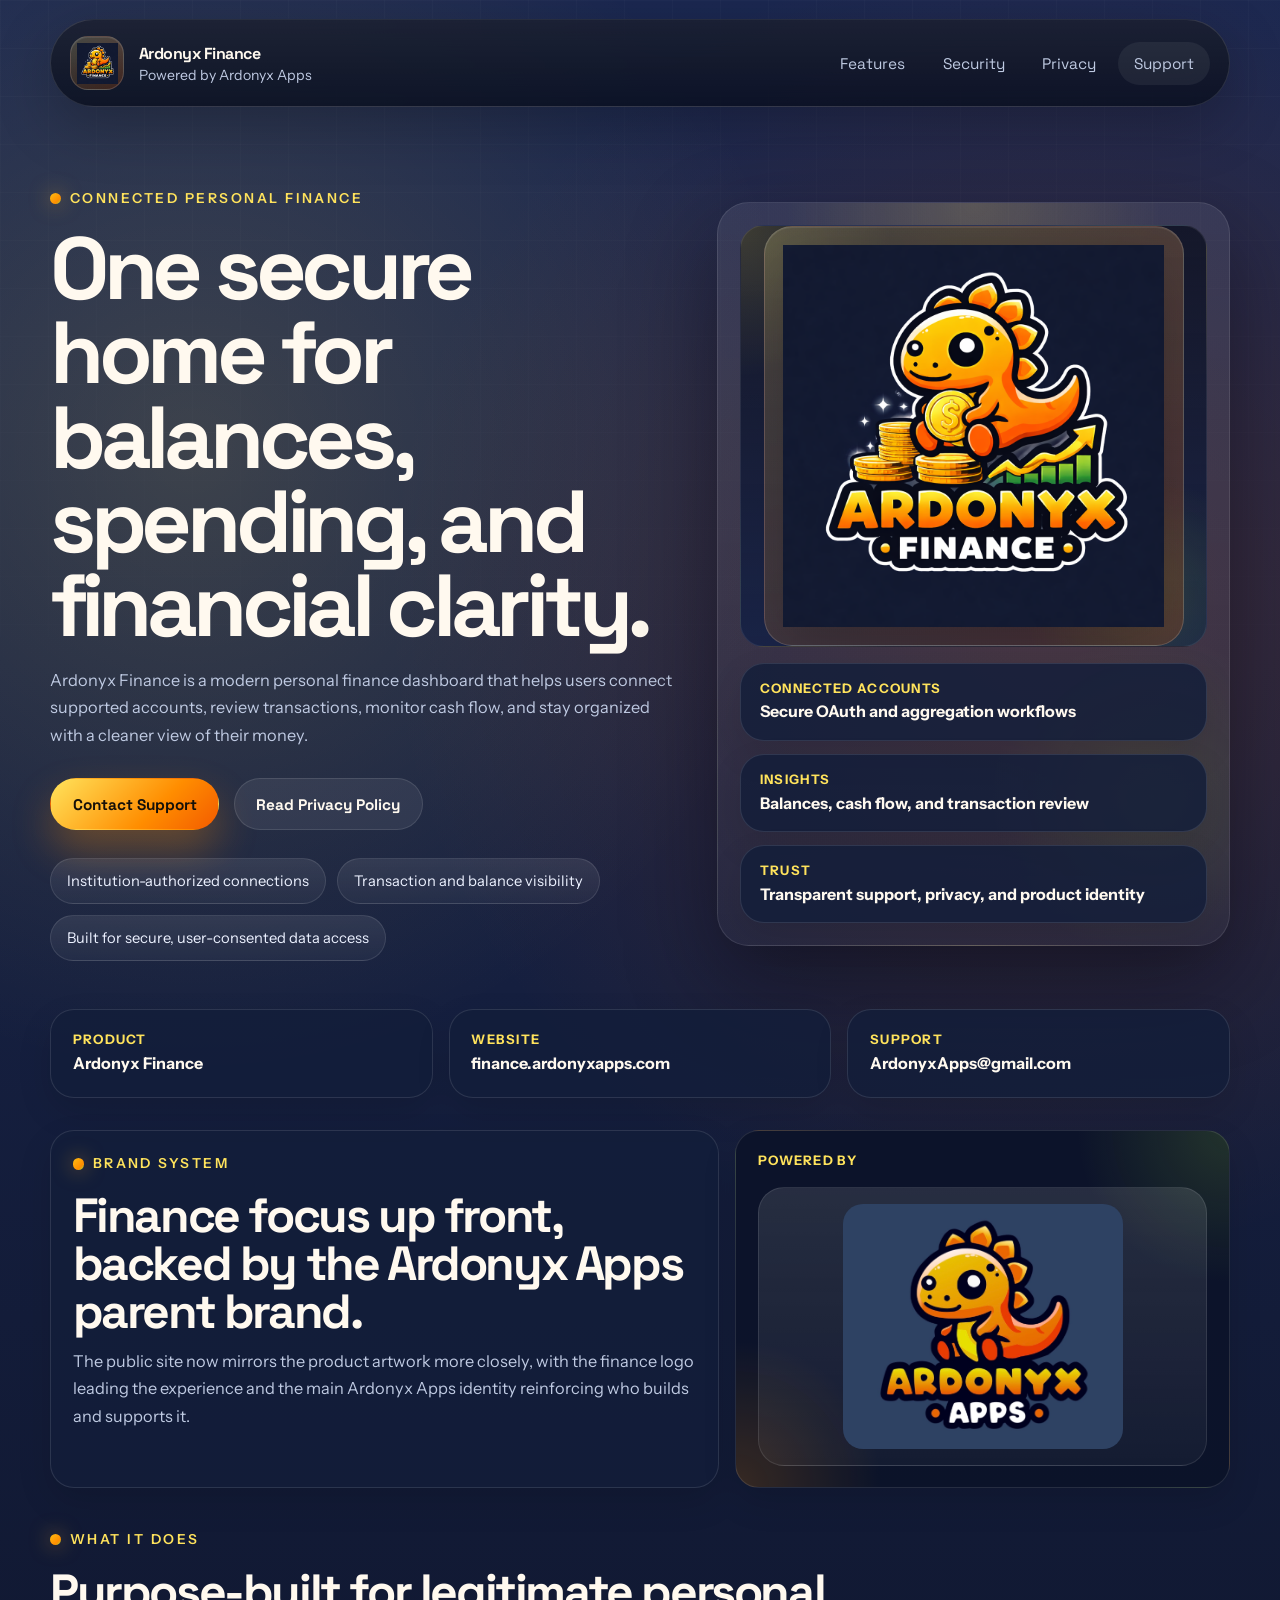
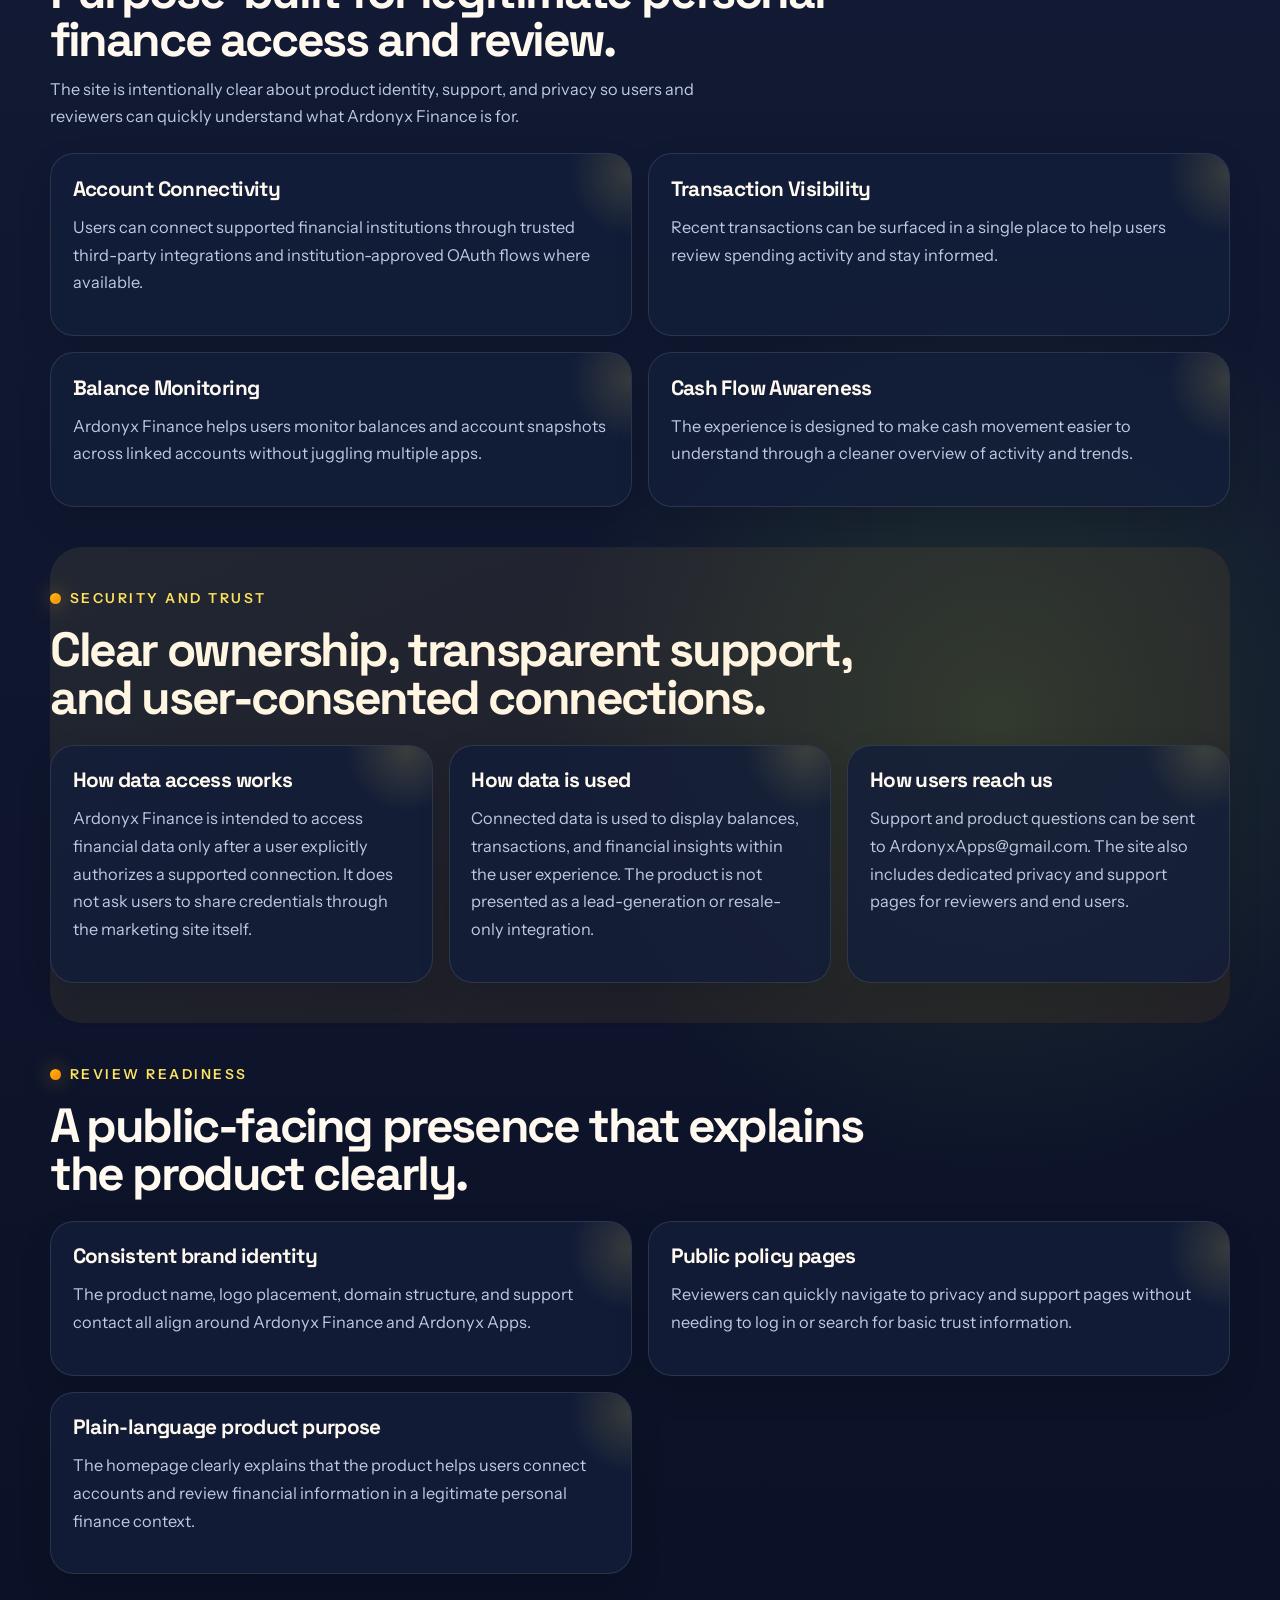
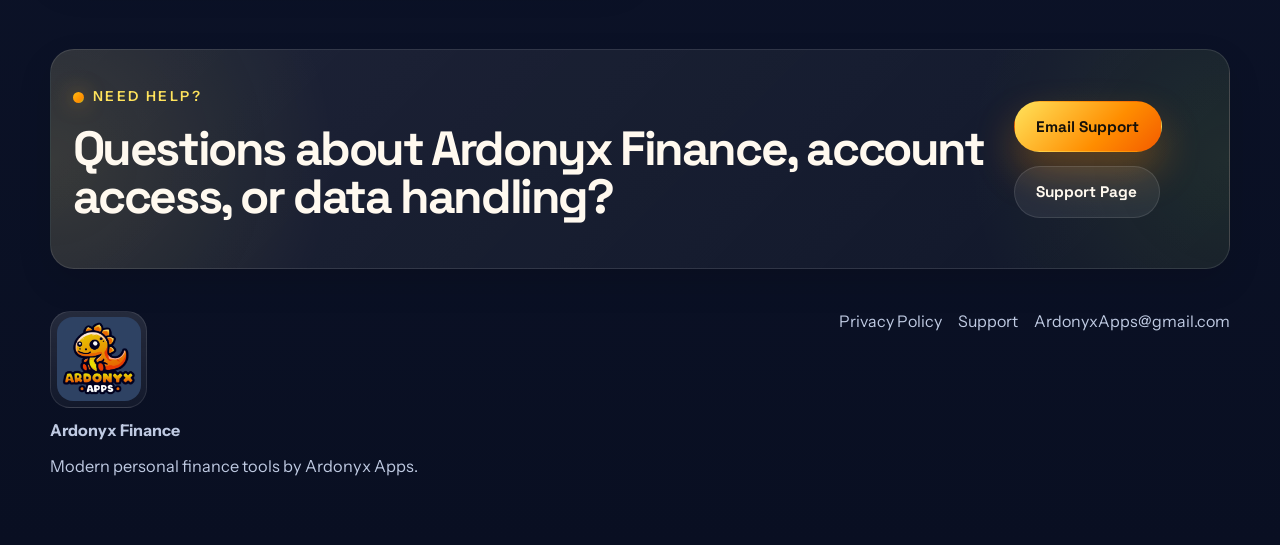
==== index.html @ fc002f65 "Initial Commit Initial Commit" ====
<!DOCTYPE html>
<html lang="en">
  <head>
    <meta charset="UTF-8" />
    <meta name="viewport" content="width=device-width, initial-scale=1.0" />
    <title>Ardonyx Finance | Personal Finance Dashboard</title>
    <meta
      name="description"
      content="Ardonyx Finance helps users securely connect supported financial accounts, monitor balances, track spending, and understand cash flow in one place."
    />
    <meta
      name="keywords"
      content="Ardonyx Finance, personal finance, budgeting, transactions, Plaid, Capital One OAuth"
    />
    <meta name="theme-color" content="#111933" />
    <meta property="og:title" content="Ardonyx Finance" />
    <meta
      property="og:description"
      content="A modern finance dashboard for connected accounts, transaction insights, and spending visibility."
    />
    <meta property="og:type" content="website" />
    <meta property="og:url" content="https://finance.ardonyxapps.com/" />
    <link rel="preconnect" href="https://fonts.googleapis.com" />
    <link rel="preconnect" href="https://fonts.gstatic.com" crossorigin />
    <link
      href="https://fonts.googleapis.com/css2?family=Space+Grotesk:wght@400;500;700&family=Instrument+Sans:wght@400;500;600&display=swap"
      rel="stylesheet"
    />
    <link rel="stylesheet" href="Assets/css/main.css" />
  </head>
  <body>
    <div class="site-shell">
      <header class="site-header">
        <a class="brand" href="#top" aria-label="Ardonyx Finance home">
          <span class="brand-mark brand-mark-small">
            <img
              src="Assets/images/ArdonyxFinanceLogo.png"
              alt="Ardonyx Finance logo"
              data-fallback-target="nav-logo-fallback"
            />
            <span id="nav-logo-fallback" class="brand-fallback brand-fallback-small" aria-hidden="true">AF</span>
          </span>
          <span class="brand-copy">
            <strong>Ardonyx Finance</strong>
            <span>Powered by Ardonyx Apps</span>
          </span>
        </a>
        <nav class="site-nav" aria-label="Primary">
          <a href="#features">Features</a>
          <a href="#security">Security</a>
          <a href="privacy.html">Privacy</a>
          <a href="support.html" class="nav-cta">Support</a>
        </nav>
      </header>

      <main id="top">
        <section class="hero">
          <div class="hero-copy">
            <p class="eyebrow">Connected Personal Finance</p>
            <h1>One secure home for balances, spending, and financial clarity.</h1>
            <p class="hero-text">
              Ardonyx Finance is a modern personal finance dashboard that helps users connect
              supported accounts, review transactions, monitor cash flow, and stay organized
              with a cleaner view of their money.
            </p>
            <div class="hero-actions">
              <a class="button button-primary" href="support.html">Contact Support</a>
              <a class="button button-secondary" href="privacy.html">Read Privacy Policy</a>
            </div>
            <ul class="hero-points" aria-label="Platform highlights">
              <li>Institution-authorized connections</li>
              <li>Transaction and balance visibility</li>
              <li>Built for secure, user-consented data access</li>
            </ul>
          </div>

          <div class="hero-visual">
            <div class="visual-card visual-card-main">
              <div class="logo-panel">
                <div class="brand-mark brand-mark-large">
                  <img
                    src="Assets/images/ArdonyxFinanceLogo.png"
                    alt="Ardonyx Finance brand artwork"
                    data-fallback-target="hero-logo-fallback"
                  />
                  <span id="hero-logo-fallback" class="brand-fallback brand-fallback-large" aria-hidden="true">
                    Ardonyx
                    <span>Finance</span>
                  </span>
                </div>
              </div>
              <div class="signal-grid" aria-hidden="true">
                <article class="signal-card">
                  <span>Connected accounts</span>
                  <strong>Secure OAuth and aggregation workflows</strong>
                </article>
                <article class="signal-card">
                  <span>Insights</span>
                  <strong>Balances, cash flow, and transaction review</strong>
                </article>
                <article class="signal-card">
                  <span>Trust</span>
                  <strong>Transparent support, privacy, and product identity</strong>
                </article>
              </div>
            </div>
          </div>
        </section>

        <section class="info-strip" aria-label="Key product details">
          <article>
            <span>Product</span>
            <strong>Ardonyx Finance</strong>
          </article>
          <article>
            <span>Website</span>
            <strong>finance.ardonyxapps.com</strong>
          </article>
          <article>
            <span>Support</span>
            <strong>ArdonyxApps@gmail.com</strong>
          </article>
        </section>

        <section class="brand-story">
          <div class="brand-story-copy">
            <p class="eyebrow">Brand System</p>
            <h2>Finance focus up front, backed by the Ardonyx Apps parent brand.</h2>
            <p>
              The public site now mirrors the product artwork more closely, with the finance logo
              leading the experience and the main Ardonyx Apps identity reinforcing who builds and
              supports it.
            </p>
          </div>
          <div class="brand-story-card">
            <span class="brand-story-label">Powered by</span>
            <div class="brand-story-logo">
              <img src="Assets/images/ArdonyxAppsLogo.jpeg" alt="Ardonyx Apps logo" />
            </div>
          </div>
        </section>

        <section id="features" class="content-section">
          <div class="section-heading">
            <p class="eyebrow">What It Does</p>
            <h2>Purpose-built for legitimate personal finance access and review.</h2>
            <p>
              The site is intentionally clear about product identity, support, and privacy so
              users and reviewers can quickly understand what Ardonyx Finance is for.
            </p>
          </div>
          <div class="feature-grid">
            <article class="feature-card">
              <h3>Account Connectivity</h3>
              <p>
                Users can connect supported financial institutions through trusted third-party
                integrations and institution-approved OAuth flows where available.
              </p>
            </article>
            <article class="feature-card">
              <h3>Transaction Visibility</h3>
              <p>
                Recent transactions can be surfaced in a single place to help users review
                spending activity and stay informed.
              </p>
            </article>
            <article class="feature-card">
              <h3>Balance Monitoring</h3>
              <p>
                Ardonyx Finance helps users monitor balances and account snapshots across linked
                accounts without juggling multiple apps.
              </p>
            </article>
            <article class="feature-card">
              <h3>Cash Flow Awareness</h3>
              <p>
                The experience is designed to make cash movement easier to understand through a
                cleaner overview of activity and trends.
              </p>
            </article>
          </div>
        </section>

        <section id="security" class="content-section content-section-accent">
          <div class="section-heading">
            <p class="eyebrow">Security And Trust</p>
            <h2>Clear ownership, transparent support, and user-consented connections.</h2>
          </div>
          <div class="trust-layout">
            <article class="trust-card">
              <h3>How data access works</h3>
              <p>
                Ardonyx Finance is intended to access financial data only after a user explicitly
                authorizes a supported connection. It does not ask users to share credentials
                through the marketing site itself.
              </p>
            </article>
            <article class="trust-card">
              <h3>How data is used</h3>
              <p>
                Connected data is used to display balances, transactions, and financial insights
                within the user experience. The product is not presented as a lead-generation or
                resale-only integration.
              </p>
            </article>
            <article class="trust-card">
              <h3>How users reach us</h3>
              <p>
                Support and product questions can be sent to
                <a href="mailto:ArdonyxApps@gmail.com">ArdonyxApps@gmail.com</a>. The site also
                includes dedicated privacy and support pages for reviewers and end users.
              </p>
            </article>
          </div>
        </section>

        <section class="content-section">
          <div class="section-heading">
            <p class="eyebrow">Review Readiness</p>
            <h2>A public-facing presence that explains the product clearly.</h2>
          </div>
          <div class="review-grid">
            <article class="review-card">
              <h3>Consistent brand identity</h3>
              <p>
                The product name, logo placement, domain structure, and support contact all align
                around Ardonyx Finance and Ardonyx Apps.
              </p>
            </article>
            <article class="review-card">
              <h3>Public policy pages</h3>
              <p>
                Reviewers can quickly navigate to privacy and support pages without needing to log
                in or search for basic trust information.
              </p>
            </article>
            <article class="review-card">
              <h3>Plain-language product purpose</h3>
              <p>
                The homepage clearly explains that the product helps users connect accounts and
                review financial information in a legitimate personal finance context.
              </p>
            </article>
          </div>
        </section>

        <section class="cta-band">
          <div>
            <p class="eyebrow">Need Help?</p>
            <h2>Questions about Ardonyx Finance, account access, or data handling?</h2>
          </div>
          <div class="cta-band-actions">
            <a class="button button-primary" href="mailto:ArdonyxApps@gmail.com">Email Support</a>
            <a class="button button-secondary" href="support.html">Support Page</a>
          </div>
        </section>
      </main>

      <footer class="site-footer">
        <div class="footer-branding">
          <div class="footer-brand-lockup">
            <div class="footer-logo-pill">
              <img src="Assets/images/ArdonyxAppsLogo.jpeg" alt="Ardonyx Apps logo" />
            </div>
          </div>
          <strong>Ardonyx Finance</strong>
          <p>Modern personal finance tools by Ardonyx Apps.</p>
        </div>
        <div class="footer-links">
          <a href="privacy.html">Privacy Policy</a>
          <a href="support.html">Support</a>
          <a href="mailto:ArdonyxApps@gmail.com">ArdonyxApps@gmail.com</a>
        </div>
      </footer>
    </div>
    <script src="Assets/js/main.js"></script>
  </body>
</html>
---- Assets/css/main.css ----
:root {
  --bg: #111933;
  --bg-deep: #090f22;
  --bg-panel: #182346;
  --surface: rgba(19, 30, 58, 0.82);
  --surface-strong: rgba(12, 20, 42, 0.95);
  --text: #fff9ef;
  --muted: #bfcae2;
  --line: rgba(255, 255, 255, 0.11);
  --gold: #ffbd12;
  --gold-soft: #ffe35c;
  --orange: #ff8d00;
  --orange-deep: #f35b00;
  --green: #95d63a;
  --shadow: 0 34px 90px rgba(1, 4, 14, 0.42);
  --radius-xl: 32px;
  --radius-lg: 24px;
  --container: 1180px;
}

*,
*::before,
*::after {
  box-sizing: border-box;
}

html {
  scroll-behavior: smooth;
}

body {
  margin: 0;
  min-height: 100vh;
  color: var(--text);
  font-family: "Instrument Sans", "Segoe UI", sans-serif;
  background:
    radial-gradient(circle at 15% 12%, rgba(255, 227, 92, 0.16), transparent 18%),
    radial-gradient(circle at 82% 16%, rgba(243, 91, 0, 0.18), transparent 20%),
    radial-gradient(circle at 78% 62%, rgba(149, 214, 58, 0.14), transparent 18%),
    linear-gradient(180deg, #1b2851 0%, var(--bg) 44%, var(--bg-deep) 100%);
}

body::before {
  content: "";
  position: fixed;
  inset: 0;
  pointer-events: none;
  background-image:
    linear-gradient(rgba(255, 255, 255, 0.025) 1px, transparent 1px),
    linear-gradient(90deg, rgba(255, 255, 255, 0.025) 1px, transparent 1px);
  background-size: 48px 48px;
  mask-image: linear-gradient(180deg, rgba(0, 0, 0, 0.85), transparent);
}

a {
  color: inherit;
  text-decoration: none;
}

img {
  display: block;
  max-width: 100%;
}

.site-shell {
  width: min(calc(100% - 2rem), var(--container));
  margin: 0 auto;
  padding: 1.2rem 0 2.5rem;
}

.site-header,
.site-footer,
.hero,
.content-section,
.info-strip,
.brand-story,
.cta-band,
.page-hero,
.policy-note,
.not-found {
  animation: fade-up 700ms ease both;
}

.site-header {
  position: sticky;
  top: 1rem;
  z-index: 20;
  display: flex;
  align-items: center;
  justify-content: space-between;
  gap: 1rem;
  padding: 1rem 1.2rem;
  margin-bottom: 2rem;
  background:
    linear-gradient(180deg, rgba(255, 255, 255, 0.06), transparent),
    rgba(8, 13, 29, 0.78);
  border: 1px solid var(--line);
  border-radius: 999px;
  backdrop-filter: blur(18px);
  box-shadow: 0 18px 60px rgba(0, 0, 0, 0.24);
}

.brand {
  display: inline-flex;
  align-items: center;
  gap: 0.9rem;
  min-width: 0;
}

.brand-copy {
  display: grid;
  gap: 0.12rem;
}

.brand-copy strong,
.site-nav a,
.button,
h1,
h2,
h3 {
  font-family: "Space Grotesk", "Segoe UI", sans-serif;
}

.brand-copy strong {
  font-size: 1rem;
  letter-spacing: -0.03em;
}

.brand-copy span {
  color: var(--muted);
  font-size: 0.88rem;
}

.brand-mark {
  position: relative;
  display: inline-flex;
  align-items: center;
  justify-content: center;
  overflow: hidden;
  background:
    linear-gradient(180deg, rgba(255, 255, 255, 0.08), transparent),
    linear-gradient(135deg, rgba(255, 227, 92, 0.14), rgba(243, 91, 0, 0.22));
  border: 1px solid rgba(255, 255, 255, 0.14);
  box-shadow: inset 0 1px 0 rgba(255, 255, 255, 0.08);
}

.brand-mark-small {
  width: 54px;
  height: 54px;
  padding: 0.35rem;
  border-radius: 18px;
}

.brand-mark-large {
  width: min(100%, 420px);
  min-height: 320px;
  padding: 1.15rem;
  border-radius: 28px;
}

.brand-mark img {
  width: 100%;
  height: auto;
  object-fit: contain;
  filter: drop-shadow(0 18px 30px rgba(0, 0, 0, 0.22));
}

.brand-fallback {
  display: none;
  align-items: center;
  justify-content: center;
  width: 100%;
  height: 100%;
  text-align: center;
  font-family: "Space Grotesk", "Segoe UI", sans-serif;
  font-weight: 700;
  color: #fff6dd;
  background:
    radial-gradient(circle at top left, rgba(255, 255, 255, 0.18), transparent 28%),
    linear-gradient(135deg, #ffe35c, #ff8d00 55%, #f35b00);
}

.brand-fallback-small {
  font-size: 1.05rem;
}

.brand-fallback-large {
  flex-direction: column;
  gap: 0.25rem;
  padding: 2rem;
  font-size: clamp(2rem, 5vw, 3.6rem);
  line-height: 0.95;
  letter-spacing: -0.05em;
  border-radius: 22px;
}

.brand-fallback-large span {
  font-size: clamp(1rem, 3vw, 1.55rem);
  text-transform: uppercase;
  letter-spacing: 0.18em;
}

.site-nav {
  display: flex;
  align-items: center;
  gap: 0.35rem;
  flex-wrap: wrap;
}

.site-nav a {
  padding: 0.75rem 1rem;
  color: var(--muted);
  font-size: 0.96rem;
  border-radius: 999px;
  transition: background-color 180ms ease, color 180ms ease, transform 180ms ease;
}

.site-nav a:hover,
.site-nav a:focus-visible,
.footer-links a:hover,
.footer-links a:focus-visible {
  color: var(--text);
}

.nav-cta {
  background: rgba(255, 255, 255, 0.06);
}

.hero {
  display: grid;
  grid-template-columns: 1.1fr 0.9fr;
  gap: 2.5rem;
  align-items: center;
  padding: 3rem 0 2rem;
}

.eyebrow {
  display: inline-flex;
  align-items: center;
  gap: 0.55rem;
  margin: 0 0 1rem;
  color: var(--gold-soft);
  font-size: 0.86rem;
  font-weight: 600;
  letter-spacing: 0.18em;
  text-transform: uppercase;
}

.eyebrow::before {
  content: "";
  width: 0.7rem;
  height: 0.7rem;
  border-radius: 50%;
  background: linear-gradient(135deg, var(--gold), var(--orange) 70%, var(--green));
  box-shadow: 0 0 20px rgba(255, 180, 45, 0.55);
}

h1,
h2,
h3,
p {
  margin-top: 0;
}

h1 {
  max-width: 12ch;
  margin-bottom: 1.1rem;
  font-size: clamp(3rem, 7vw, 5.5rem);
  line-height: 0.96;
  letter-spacing: -0.06em;
}

h2 {
  margin-bottom: 0.75rem;
  font-size: clamp(2rem, 4vw, 3rem);
  line-height: 1;
  letter-spacing: -0.05em;
}

h3 {
  margin-bottom: 0.75rem;
  font-size: 1.3rem;
  letter-spacing: -0.03em;
}

p {
  color: var(--muted);
  line-height: 1.7;
  font-size: 1.02rem;
}

.hero-text,
.section-heading p,
.page-hero p {
  max-width: 62ch;
}

.hero-actions,
.cta-band-actions {
  display: flex;
  gap: 0.9rem;
  flex-wrap: wrap;
  margin: 1.8rem 0;
}

.button {
  display: inline-flex;
  align-items: center;
  justify-content: center;
  min-height: 3.2rem;
  padding: 0.9rem 1.35rem;
  border-radius: 999px;
  border: 1px solid transparent;
  font-size: 0.96rem;
  font-weight: 700;
  transition: transform 180ms ease, box-shadow 180ms ease, border-color 180ms ease;
}

.button:hover,
.button:focus-visible {
  transform: translateY(-2px);
}

.button-primary {
  color: #161109;
  background: linear-gradient(135deg, var(--gold-soft), var(--orange) 62%, var(--orange-deep));
  box-shadow: 0 20px 40px rgba(255, 141, 0, 0.32);
}

.button-secondary {
  color: var(--text);
  background: rgba(255, 255, 255, 0.07);
  border-color: var(--line);
}

.hero-points {
  display: flex;
  flex-wrap: wrap;
  gap: 0.7rem;
  padding: 0;
  margin: 0;
  list-style: none;
}

.hero-points li {
  padding: 0.8rem 1rem;
  color: #ecf1ff;
  font-size: 0.92rem;
  background:
    linear-gradient(180deg, rgba(255, 255, 255, 0.05), transparent),
    rgba(255, 255, 255, 0.04);
  border: 1px solid var(--line);
  border-radius: 999px;
}

.hero-visual {
  display: flex;
  justify-content: center;
}

.visual-card {
  width: 100%;
  max-width: 560px;
  padding: 1.4rem;
  background:
    radial-gradient(circle at top, rgba(255, 227, 92, 0.16), transparent 24%),
    radial-gradient(circle at 85% 80%, rgba(149, 214, 58, 0.11), transparent 22%),
    linear-gradient(180deg, rgba(255, 255, 255, 0.08), rgba(255, 255, 255, 0.03));
  border: 1px solid rgba(255, 255, 255, 0.1);
  border-radius: var(--radius-xl);
  box-shadow: var(--shadow);
}

.logo-panel {
  display: flex;
  align-items: center;
  justify-content: center;
  min-height: 360px;
  margin-bottom: 1rem;
  border-radius: var(--radius-lg);
  background:
    radial-gradient(circle at top left, rgba(255, 227, 92, 0.18), transparent 24%),
    radial-gradient(circle at 86% 88%, rgba(149, 214, 58, 0.16), transparent 22%),
    linear-gradient(180deg, rgba(7, 11, 26, 0.72), rgba(24, 35, 70, 0.96));
  border: 1px solid rgba(255, 255, 255, 0.08);
}

.signal-grid {
  display: grid;
  gap: 0.85rem;
}

.signal-card,
.feature-card,
.trust-card,
.review-card,
.policy-card,
.support-card,
.info-strip article,
.brand-story-copy,
.brand-story-card,
.page-brand-banner,
.policy-note,
.cta-band {
  background: var(--surface);
  border: 1px solid var(--line);
  border-radius: var(--radius-lg);
  box-shadow: 0 14px 34px rgba(0, 0, 0, 0.12);
}

.signal-card {
  padding: 1rem 1.15rem;
}

.signal-card span,
.info-strip span,
.brand-story-label {
  display: block;
  margin-bottom: 0.28rem;
  color: var(--gold-soft);
  font-size: 0.82rem;
  font-weight: 700;
  letter-spacing: 0.1em;
  text-transform: uppercase;
}

.signal-card strong,
.info-strip strong {
  display: block;
  font-size: 1rem;
  line-height: 1.45;
}

.info-strip {
  display: grid;
  grid-template-columns: repeat(3, minmax(0, 1fr));
  gap: 1rem;
  margin: 1rem 0 2rem;
}

.info-strip article,
.feature-card,
.trust-card,
.review-card,
.policy-card,
.support-card,
.brand-story-copy,
.brand-story-card,
.page-brand-banner,
.policy-note,
.cta-band {
  padding: 1.35rem;
}

.brand-story {
  display: grid;
  grid-template-columns: 1.15fr 0.85fr;
  gap: 1rem;
  align-items: stretch;
  margin: 0.5rem 0 0;
}

.brand-story-card {
  display: grid;
  gap: 0.9rem;
  align-content: center;
  background:
    radial-gradient(circle at top right, rgba(149, 214, 58, 0.16), transparent 25%),
    radial-gradient(circle at bottom left, rgba(255, 141, 0, 0.18), transparent 24%),
    var(--surface-strong);
}

.brand-story-logo,
.page-brand-badge,
.footer-logo-pill {
  display: inline-flex;
  align-items: center;
  justify-content: center;
  overflow: hidden;
  background:
    linear-gradient(180deg, rgba(255, 255, 255, 0.08), transparent),
    rgba(255, 255, 255, 0.04);
  border: 1px solid rgba(255, 255, 255, 0.1);
}

.brand-story-logo {
  min-height: 190px;
  padding: 1rem;
  border-radius: 26px;
}

.brand-story-logo img {
  width: min(100%, 280px);
  border-radius: 20px;
}

.content-section,
.page-main {
  padding: 2.5rem 0;
}

.content-section-accent {
  position: relative;
}

.content-section-accent::before {
  content: "";
  position: absolute;
  inset: 0;
  border-radius: var(--radius-xl);
  background: linear-gradient(135deg, rgba(255, 227, 92, 0.08), rgba(255, 141, 0, 0.08));
  pointer-events: none;
}

.section-heading {
  max-width: 820px;
  margin-bottom: 1.4rem;
}

.feature-grid,
.review-grid,
.policy-grid,
.support-layout {
  display: grid;
  grid-template-columns: repeat(2, minmax(0, 1fr));
  gap: 1rem;
}

.feature-card,
.trust-card,
.review-card,
.policy-card,
.support-card {
  position: relative;
  overflow: hidden;
}

.feature-card::after,
.trust-card::after,
.review-card::after,
.policy-card::after,
.support-card::after {
  content: "";
  position: absolute;
  top: -28%;
  right: -12%;
  width: 140px;
  height: 140px;
  border-radius: 50%;
  background: radial-gradient(circle, rgba(255, 227, 92, 0.16), transparent 62%);
  pointer-events: none;
}

.trust-layout {
  display: grid;
  grid-template-columns: repeat(3, minmax(0, 1fr));
  gap: 1rem;
}

.page-hero {
  padding: 1.2rem 0 1rem;
}

.page-brand-banner {
  display: inline-flex;
  align-items: center;
  gap: 1rem;
  margin-top: 1.4rem;
  background:
    radial-gradient(circle at left center, rgba(255, 141, 0, 0.14), transparent 22%),
    var(--surface-strong);
}

.page-brand-banner p {
  margin: 0;
}

.page-brand-badge,
.footer-logo-pill {
  flex: 0 0 auto;
  padding: 0.35rem;
  border-radius: 20px;
}

.page-brand-badge img,
.footer-logo-pill img {
  width: 84px;
  height: 84px;
  object-fit: cover;
  border-radius: 16px;
}

.cta-band {
  display: flex;
  align-items: center;
  justify-content: space-between;
  gap: 1.5rem;
  margin: 2.2rem 0 1rem;
  background:
    radial-gradient(circle at left center, rgba(255, 227, 92, 0.12), transparent 24%),
    radial-gradient(circle at right center, rgba(149, 214, 58, 0.1), transparent 22%),
    linear-gradient(135deg, rgba(255, 255, 255, 0.08), rgba(255, 255, 255, 0.03));
}

.site-footer {
  display: flex;
  align-items: flex-start;
  justify-content: space-between;
  gap: 1rem;
  padding: 1.6rem 0 0.5rem;
  color: var(--muted);
}

.footer-branding {
  display: grid;
  gap: 0.8rem;
}

.footer-brand-lockup {
  display: flex;
  align-items: center;
}

.footer-links {
  display: flex;
  flex-wrap: wrap;
  gap: 1rem;
}

.updated-note {
  color: #dfe8ff;
  font-size: 0.94rem;
}

.policy-note,
.support-card-primary {
  background:
    radial-gradient(circle at top left, rgba(255, 227, 92, 0.11), transparent 30%),
    radial-gradient(circle at bottom right, rgba(149, 214, 58, 0.09), transparent 24%),
    var(--surface-strong);
}

.support-card-primary .support-email {
  margin-bottom: 0.6rem;
  font-size: clamp(1.5rem, 3vw, 2rem);
  line-height: 1.2;
}

.support-email a {
  color: #fff5d0;
}

.not-found {
  display: grid;
  place-items: center;
  min-height: 82vh;
  text-align: center;
}

@keyframes fade-up {
  from {
    opacity: 0;
    transform: translateY(18px);
  }

  to {
    opacity: 1;
    transform: translateY(0);
  }
}

@media (max-width: 960px) {
  .site-header,
  .hero,
  .cta-band,
  .site-footer {
    flex-direction: column;
    align-items: flex-start;
  }

  .hero,
  .trust-layout,
  .info-strip,
  .brand-story,
  .feature-grid,
  .review-grid,
  .policy-grid,
  .support-layout {
    grid-template-columns: 1fr;
  }

  .hero {
    padding-top: 1.8rem;
  }

  h1 {
    max-width: none;
  }

  .page-brand-banner {
    width: 100%;
  }
}

@media (max-width: 640px) {
  .site-shell {
    width: min(calc(100% - 1rem), var(--container));
    padding-top: 0.7rem;
  }

  .site-header {
    position: static;
    padding: 1rem;
    border-radius: 28px;
  }

  .brand {
    width: 100%;
  }

  .brand-copy span {
    font-size: 0.8rem;
  }

  .site-nav {
    width: 100%;
  }

  .site-nav a {
    padding-left: 0;
  }

  .hero-actions,
  .cta-band-actions {
    width: 100%;
  }

  .button {
    width: 100%;
  }

  .logo-panel {
    min-height: 280px;
  }

  .page-brand-banner {
    flex-direction: column;
    align-items: flex-start;
  }
}

@media (prefers-reduced-motion: reduce) {
  html {
    scroll-behavior: auto;
  }

  *,
  *::before,
  *::after {
    animation: none !important;
    transition: none !important;
  }
}
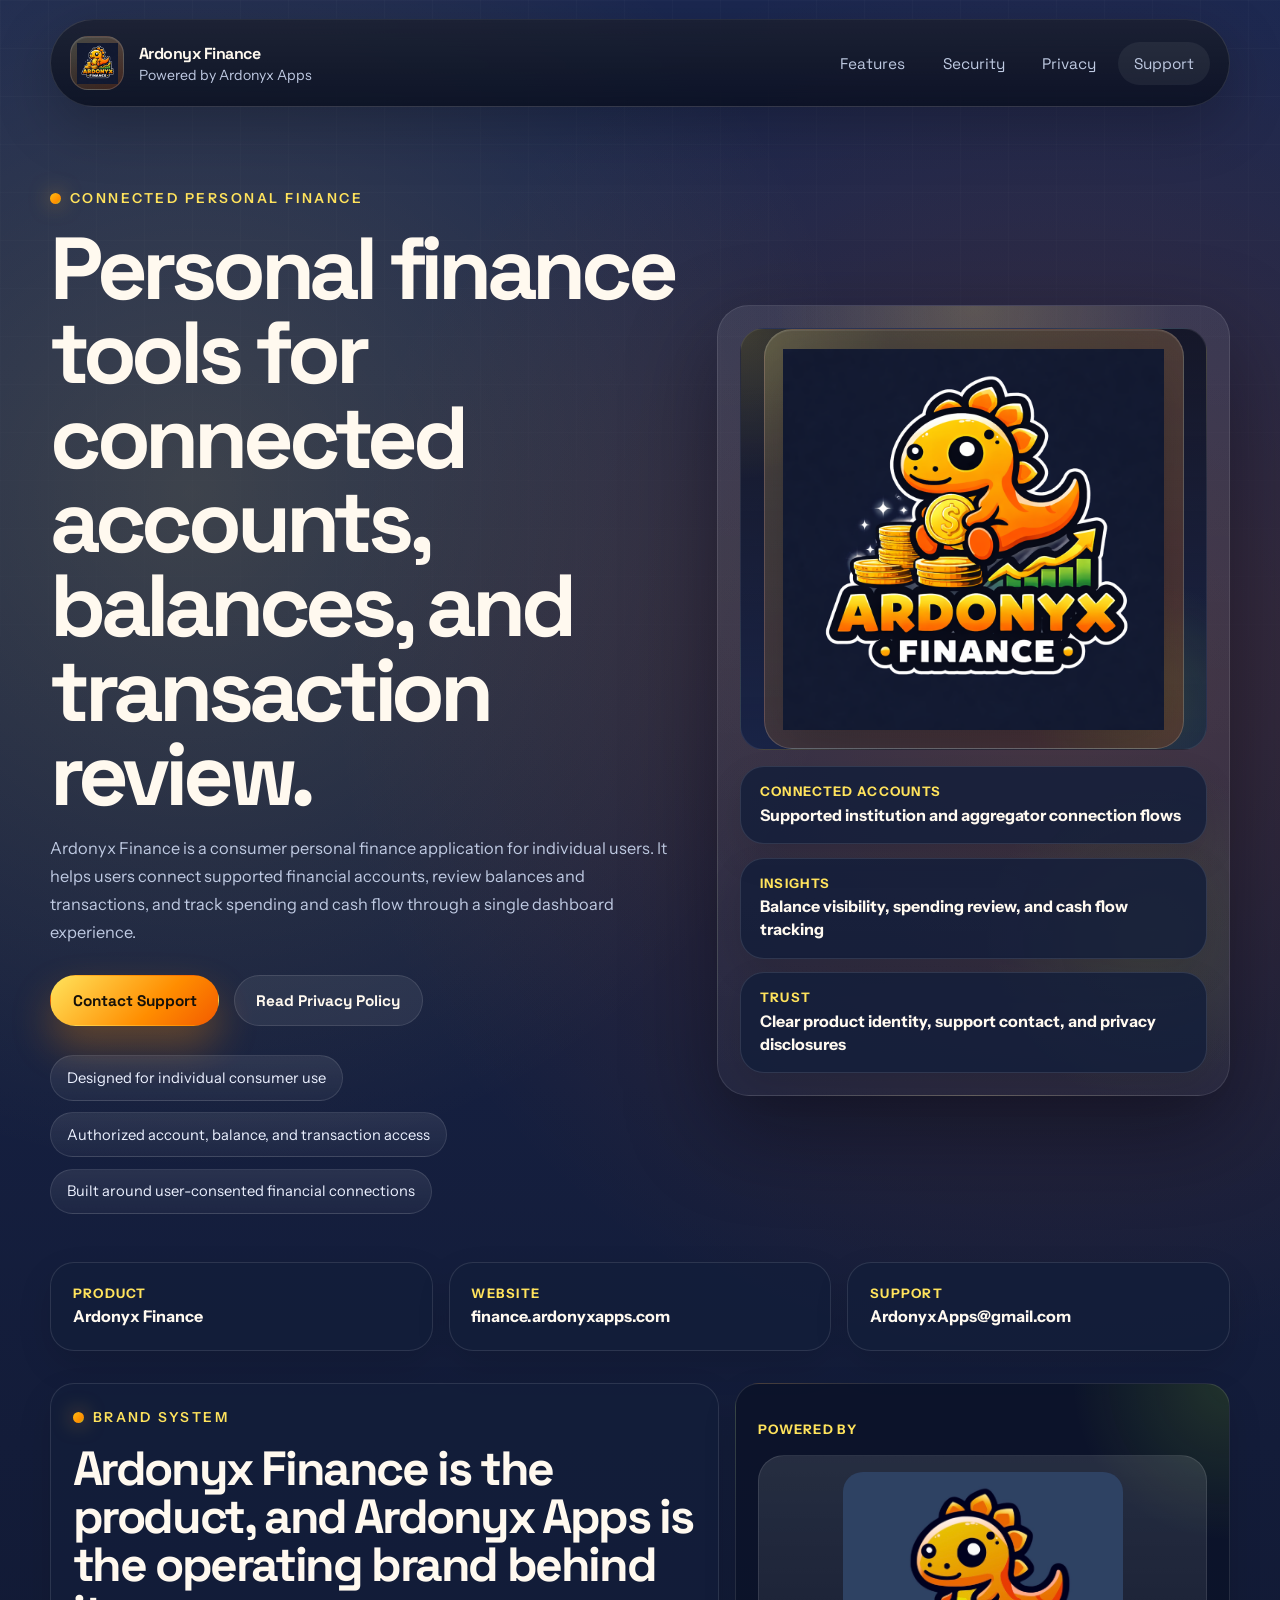
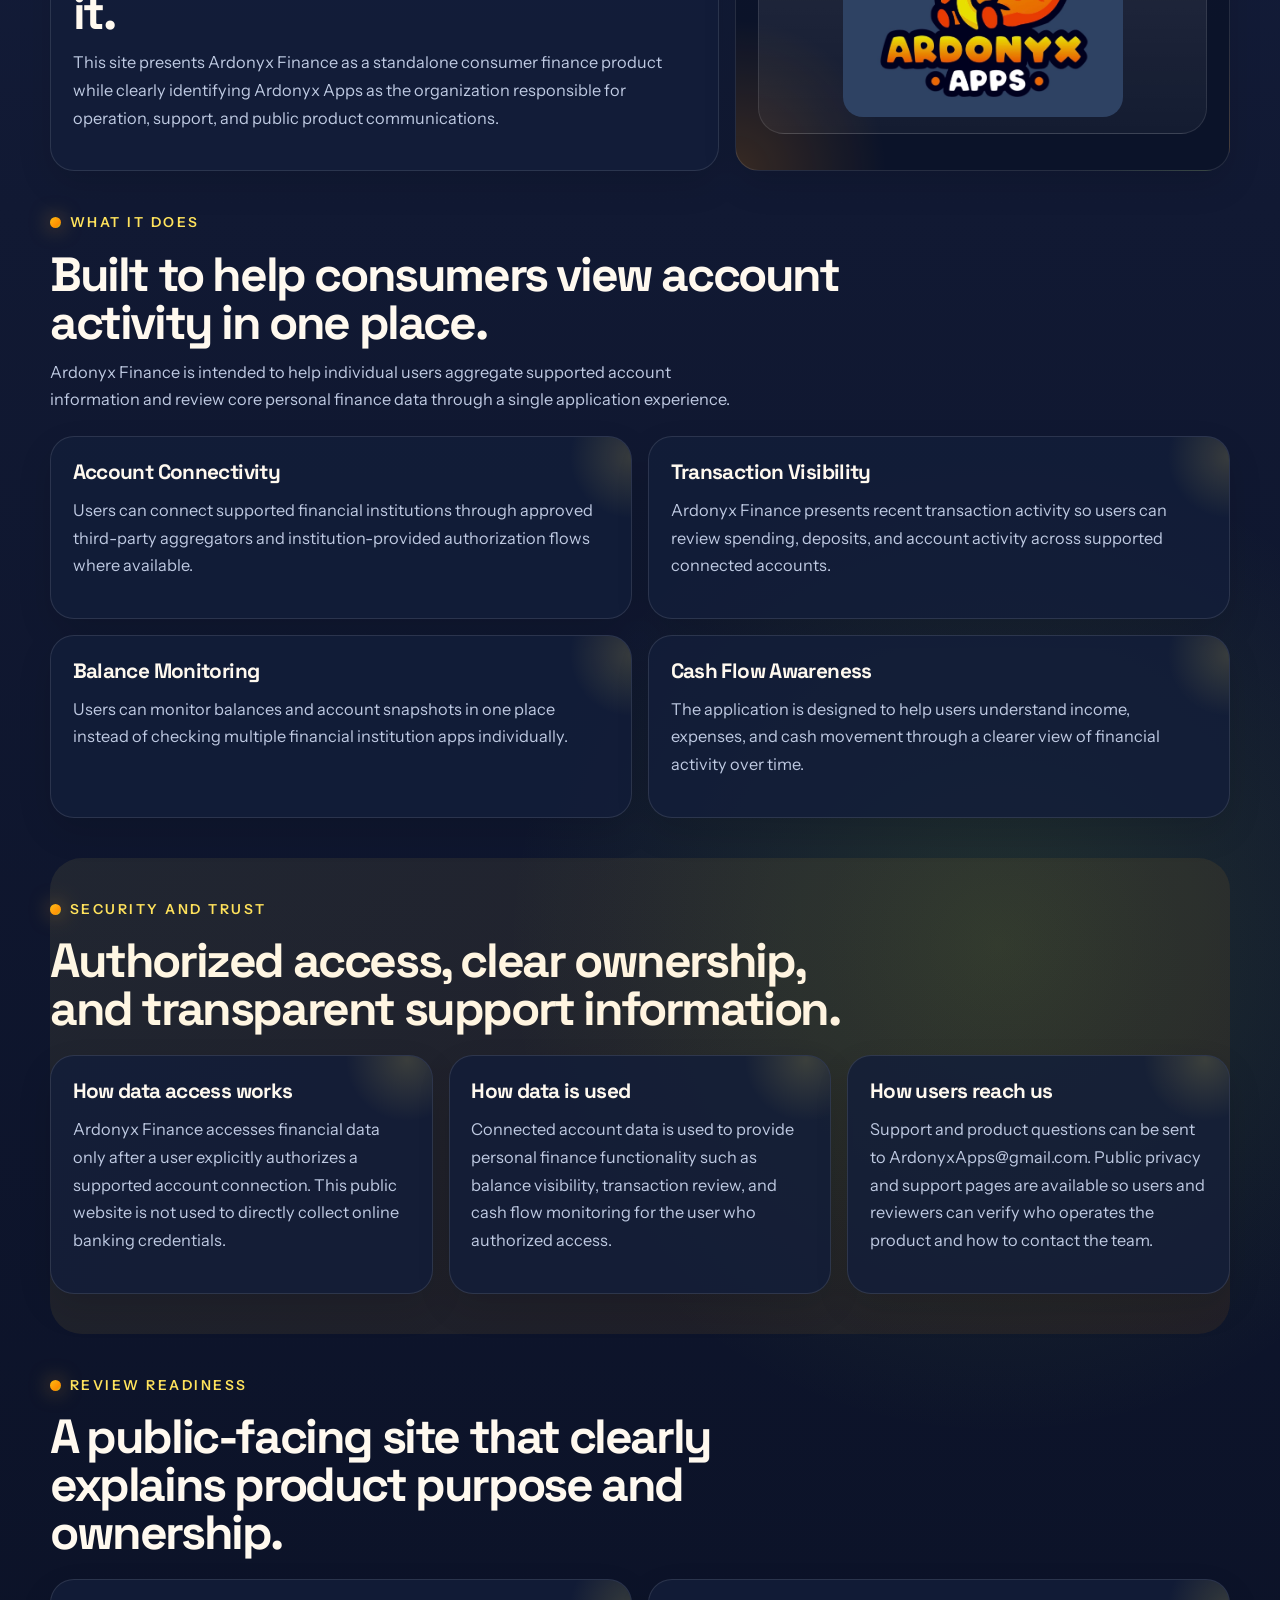
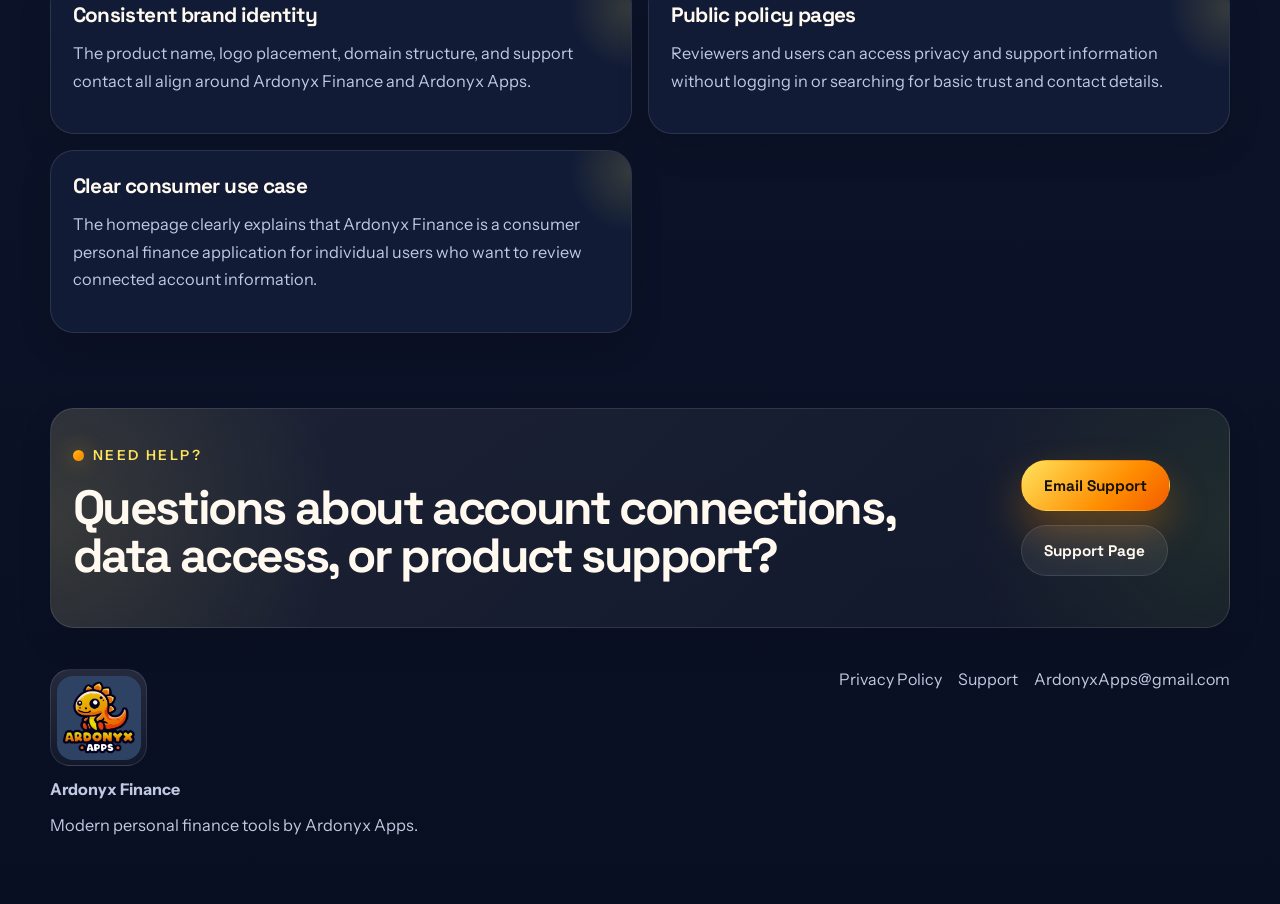
==== commit 7a23c7f3: "Updated to Placeholder data Update to the overall site to make things sound better" ====
--- a/index.html
+++ b/index.html
@@ -6,7 +6,7 @@
     <title>Ardonyx Finance | Personal Finance Dashboard</title>
     <meta
       name="description"
-      content="Ardonyx Finance helps users securely connect supported financial accounts, monitor balances, track spending, and understand cash flow in one place."
+      content="Ardonyx Finance is a consumer personal finance application that helps individual users connect supported financial accounts, review transactions, monitor balances, and track cash flow in one place."
     />
     <meta
       name="keywords"
@@ -16,7 +16,7 @@
     <meta property="og:title" content="Ardonyx Finance" />
     <meta
       property="og:description"
-      content="A modern finance dashboard for connected accounts, transaction insights, and spending visibility."
+      content="A consumer personal finance application for connected accounts, transaction review, balance monitoring, and cash flow visibility."
     />
     <meta property="og:type" content="website" />
     <meta property="og:url" content="https://finance.ardonyxapps.com/" />
@@ -57,20 +57,20 @@
         <section class="hero">
           <div class="hero-copy">
             <p class="eyebrow">Connected Personal Finance</p>
-            <h1>One secure home for balances, spending, and financial clarity.</h1>
+            <h1>Personal finance tools for connected accounts, balances, and transaction review.</h1>
             <p class="hero-text">
-              Ardonyx Finance is a modern personal finance dashboard that helps users connect
-              supported accounts, review transactions, monitor cash flow, and stay organized
-              with a cleaner view of their money.
+              Ardonyx Finance is a consumer personal finance application for individual users. It
+              helps users connect supported financial accounts, review balances and transactions,
+              and track spending and cash flow through a single dashboard experience.
             </p>
             <div class="hero-actions">
               <a class="button button-primary" href="support.html">Contact Support</a>
               <a class="button button-secondary" href="privacy.html">Read Privacy Policy</a>
             </div>
             <ul class="hero-points" aria-label="Platform highlights">
-              <li>Institution-authorized connections</li>
-              <li>Transaction and balance visibility</li>
-              <li>Built for secure, user-consented data access</li>
+              <li>Designed for individual consumer use</li>
+              <li>Authorized account, balance, and transaction access</li>
+              <li>Built around user-consented financial connections</li>
             </ul>
           </div>
 
@@ -92,15 +92,15 @@
               <div class="signal-grid" aria-hidden="true">
                 <article class="signal-card">
                   <span>Connected accounts</span>
-                  <strong>Secure OAuth and aggregation workflows</strong>
+                  <strong>Supported institution and aggregator connection flows</strong>
                 </article>
                 <article class="signal-card">
                   <span>Insights</span>
-                  <strong>Balances, cash flow, and transaction review</strong>
+                  <strong>Balance visibility, spending review, and cash flow tracking</strong>
                 </article>
                 <article class="signal-card">
                   <span>Trust</span>
-                  <strong>Transparent support, privacy, and product identity</strong>
+                  <strong>Clear product identity, support contact, and privacy disclosures</strong>
                 </article>
               </div>
             </div>
@@ -125,11 +125,11 @@
         <section class="brand-story">
           <div class="brand-story-copy">
             <p class="eyebrow">Brand System</p>
-            <h2>Finance focus up front, backed by the Ardonyx Apps parent brand.</h2>
+            <h2>Ardonyx Finance is the product, and Ardonyx Apps is the operating brand behind it.</h2>
             <p>
-              The public site now mirrors the product artwork more closely, with the finance logo
-              leading the experience and the main Ardonyx Apps identity reinforcing who builds and
-              supports it.
+              This site presents Ardonyx Finance as a standalone consumer finance product while
+              clearly identifying Ardonyx Apps as the organization responsible for operation,
+              support, and public product communications.
             </p>
           </div>
           <div class="brand-story-card">
@@ -143,39 +143,40 @@
         <section id="features" class="content-section">
           <div class="section-heading">
             <p class="eyebrow">What It Does</p>
-            <h2>Purpose-built for legitimate personal finance access and review.</h2>
+            <h2>Built to help consumers view account activity in one place.</h2>
             <p>
-              The site is intentionally clear about product identity, support, and privacy so
-              users and reviewers can quickly understand what Ardonyx Finance is for.
+              Ardonyx Finance is intended to help individual users aggregate supported account
+              information and review core personal finance data through a single application
+              experience.
             </p>
           </div>
           <div class="feature-grid">
             <article class="feature-card">
               <h3>Account Connectivity</h3>
               <p>
-                Users can connect supported financial institutions through trusted third-party
-                integrations and institution-approved OAuth flows where available.
+                Users can connect supported financial institutions through approved third-party
+                aggregators and institution-provided authorization flows where available.
               </p>
             </article>
             <article class="feature-card">
               <h3>Transaction Visibility</h3>
               <p>
-                Recent transactions can be surfaced in a single place to help users review
-                spending activity and stay informed.
+                Ardonyx Finance presents recent transaction activity so users can review spending,
+                deposits, and account activity across supported connected accounts.
               </p>
             </article>
             <article class="feature-card">
               <h3>Balance Monitoring</h3>
               <p>
-                Ardonyx Finance helps users monitor balances and account snapshots across linked
-                accounts without juggling multiple apps.
+                Users can monitor balances and account snapshots in one place instead of checking
+                multiple financial institution apps individually.
               </p>
             </article>
             <article class="feature-card">
               <h3>Cash Flow Awareness</h3>
               <p>
-                The experience is designed to make cash movement easier to understand through a
-                cleaner overview of activity and trends.
+                The application is designed to help users understand income, expenses, and cash
+                movement through a clearer view of financial activity over time.
               </p>
             </article>
           </div>
@@ -184,31 +185,32 @@
         <section id="security" class="content-section content-section-accent">
           <div class="section-heading">
             <p class="eyebrow">Security And Trust</p>
-            <h2>Clear ownership, transparent support, and user-consented connections.</h2>
+            <h2>Authorized access, clear ownership, and transparent support information.</h2>
           </div>
           <div class="trust-layout">
             <article class="trust-card">
               <h3>How data access works</h3>
               <p>
-                Ardonyx Finance is intended to access financial data only after a user explicitly
-                authorizes a supported connection. It does not ask users to share credentials
-                through the marketing site itself.
+                Ardonyx Finance accesses financial data only after a user explicitly authorizes a
+                supported account connection. This public website is not used to directly collect
+                online banking credentials.
               </p>
             </article>
             <article class="trust-card">
               <h3>How data is used</h3>
               <p>
-                Connected data is used to display balances, transactions, and financial insights
-                within the user experience. The product is not presented as a lead-generation or
-                resale-only integration.
+                Connected account data is used to provide personal finance functionality such as
+                balance visibility, transaction review, and cash flow monitoring for the user who
+                authorized access.
               </p>
             </article>
             <article class="trust-card">
               <h3>How users reach us</h3>
               <p>
                 Support and product questions can be sent to
-                <a href="mailto:ArdonyxApps@gmail.com">ArdonyxApps@gmail.com</a>. The site also
-                includes dedicated privacy and support pages for reviewers and end users.
+                <a href="mailto:ArdonyxApps@gmail.com">ArdonyxApps@gmail.com</a>. Public privacy
+                and support pages are available so users and reviewers can verify who operates the
+                product and how to contact the team.
               </p>
             </article>
           </div>
@@ -217,7 +219,7 @@
         <section class="content-section">
           <div class="section-heading">
             <p class="eyebrow">Review Readiness</p>
-            <h2>A public-facing presence that explains the product clearly.</h2>
+            <h2>A public-facing site that clearly explains product purpose and ownership.</h2>
           </div>
           <div class="review-grid">
             <article class="review-card">
@@ -230,15 +232,15 @@
             <article class="review-card">
               <h3>Public policy pages</h3>
               <p>
-                Reviewers can quickly navigate to privacy and support pages without needing to log
-                in or search for basic trust information.
+                Reviewers and users can access privacy and support information without logging in
+                or searching for basic trust and contact details.
               </p>
             </article>
             <article class="review-card">
-              <h3>Plain-language product purpose</h3>
-              <p>
-                The homepage clearly explains that the product helps users connect accounts and
-                review financial information in a legitimate personal finance context.
+              <h3>Clear consumer use case</h3>
+              <p>
+                The homepage clearly explains that Ardonyx Finance is a consumer personal finance
+                application for individual users who want to review connected account information.
               </p>
             </article>
           </div>
@@ -247,7 +249,7 @@
         <section class="cta-band">
           <div>
             <p class="eyebrow">Need Help?</p>
-            <h2>Questions about Ardonyx Finance, account access, or data handling?</h2>
+            <h2>Questions about account connections, data access, or product support?</h2>
           </div>
           <div class="cta-band-actions">
             <a class="button button-primary" href="mailto:ArdonyxApps@gmail.com">Email Support</a>
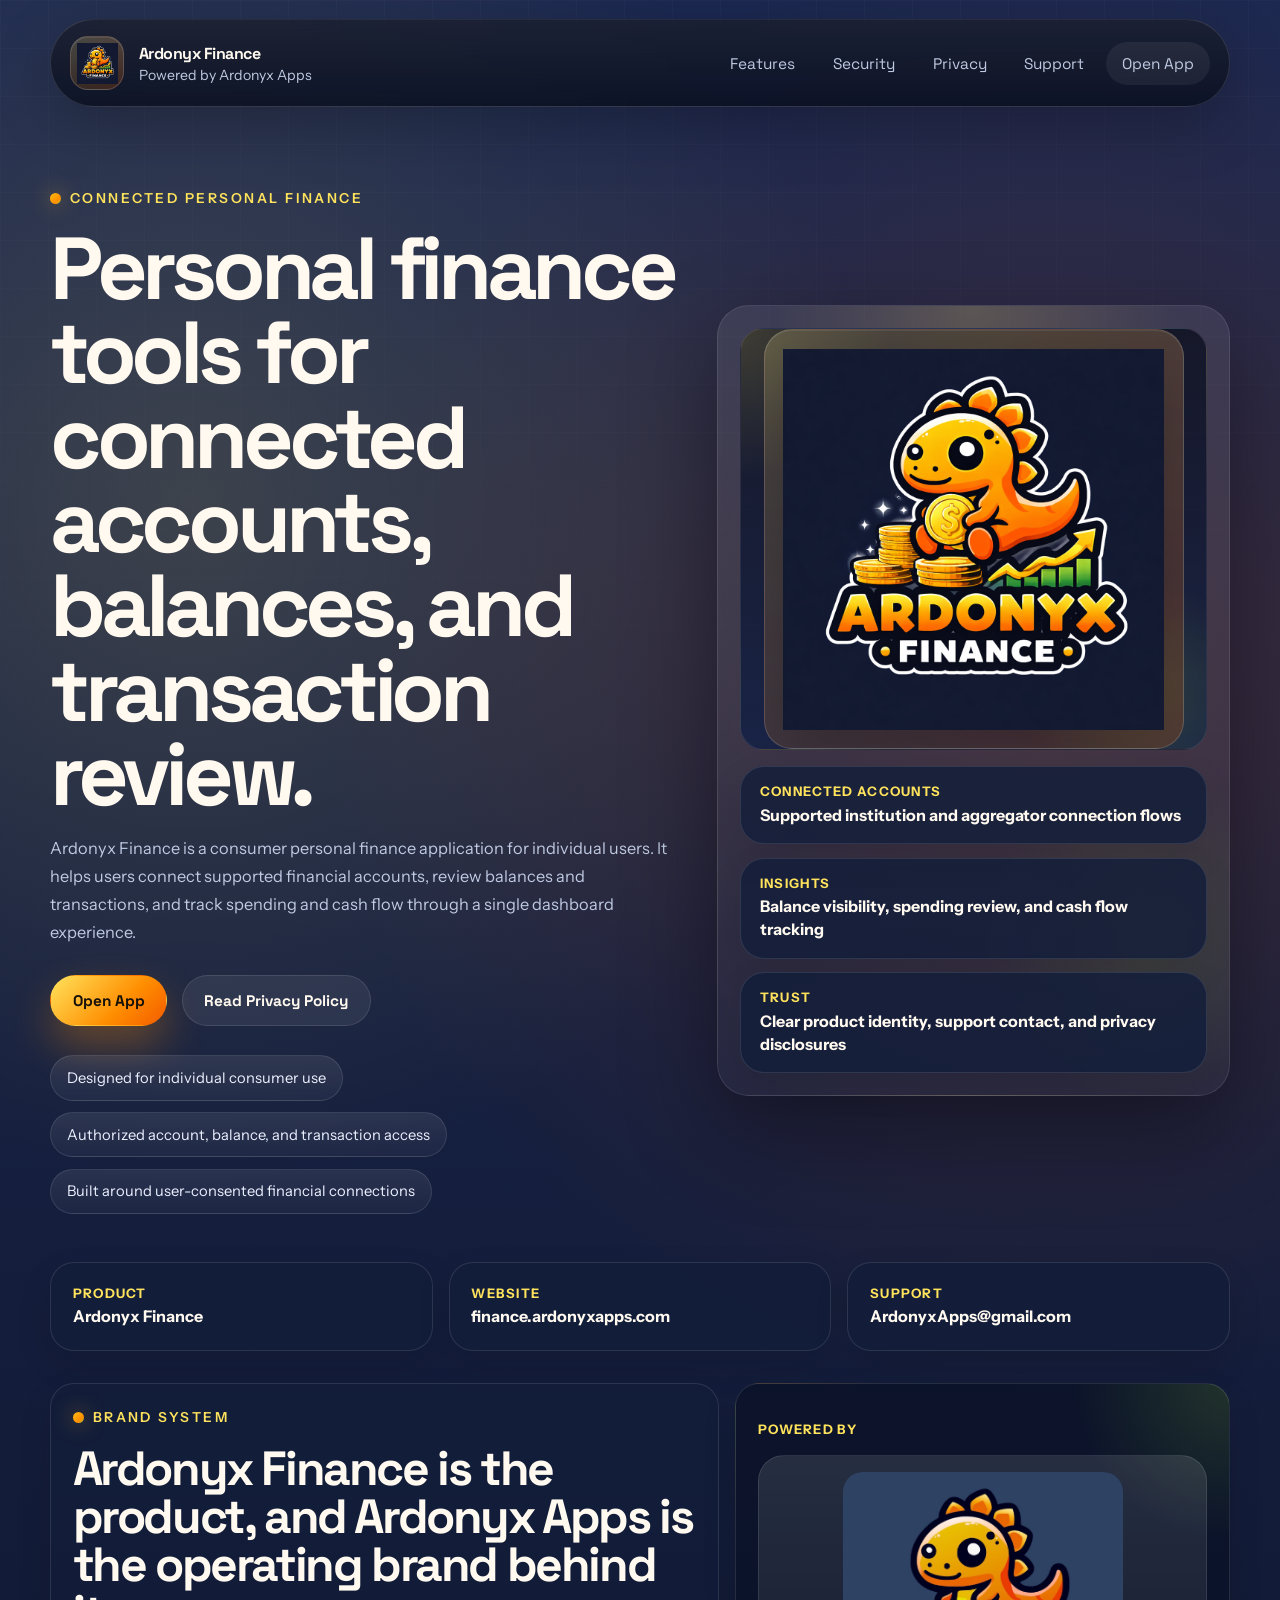
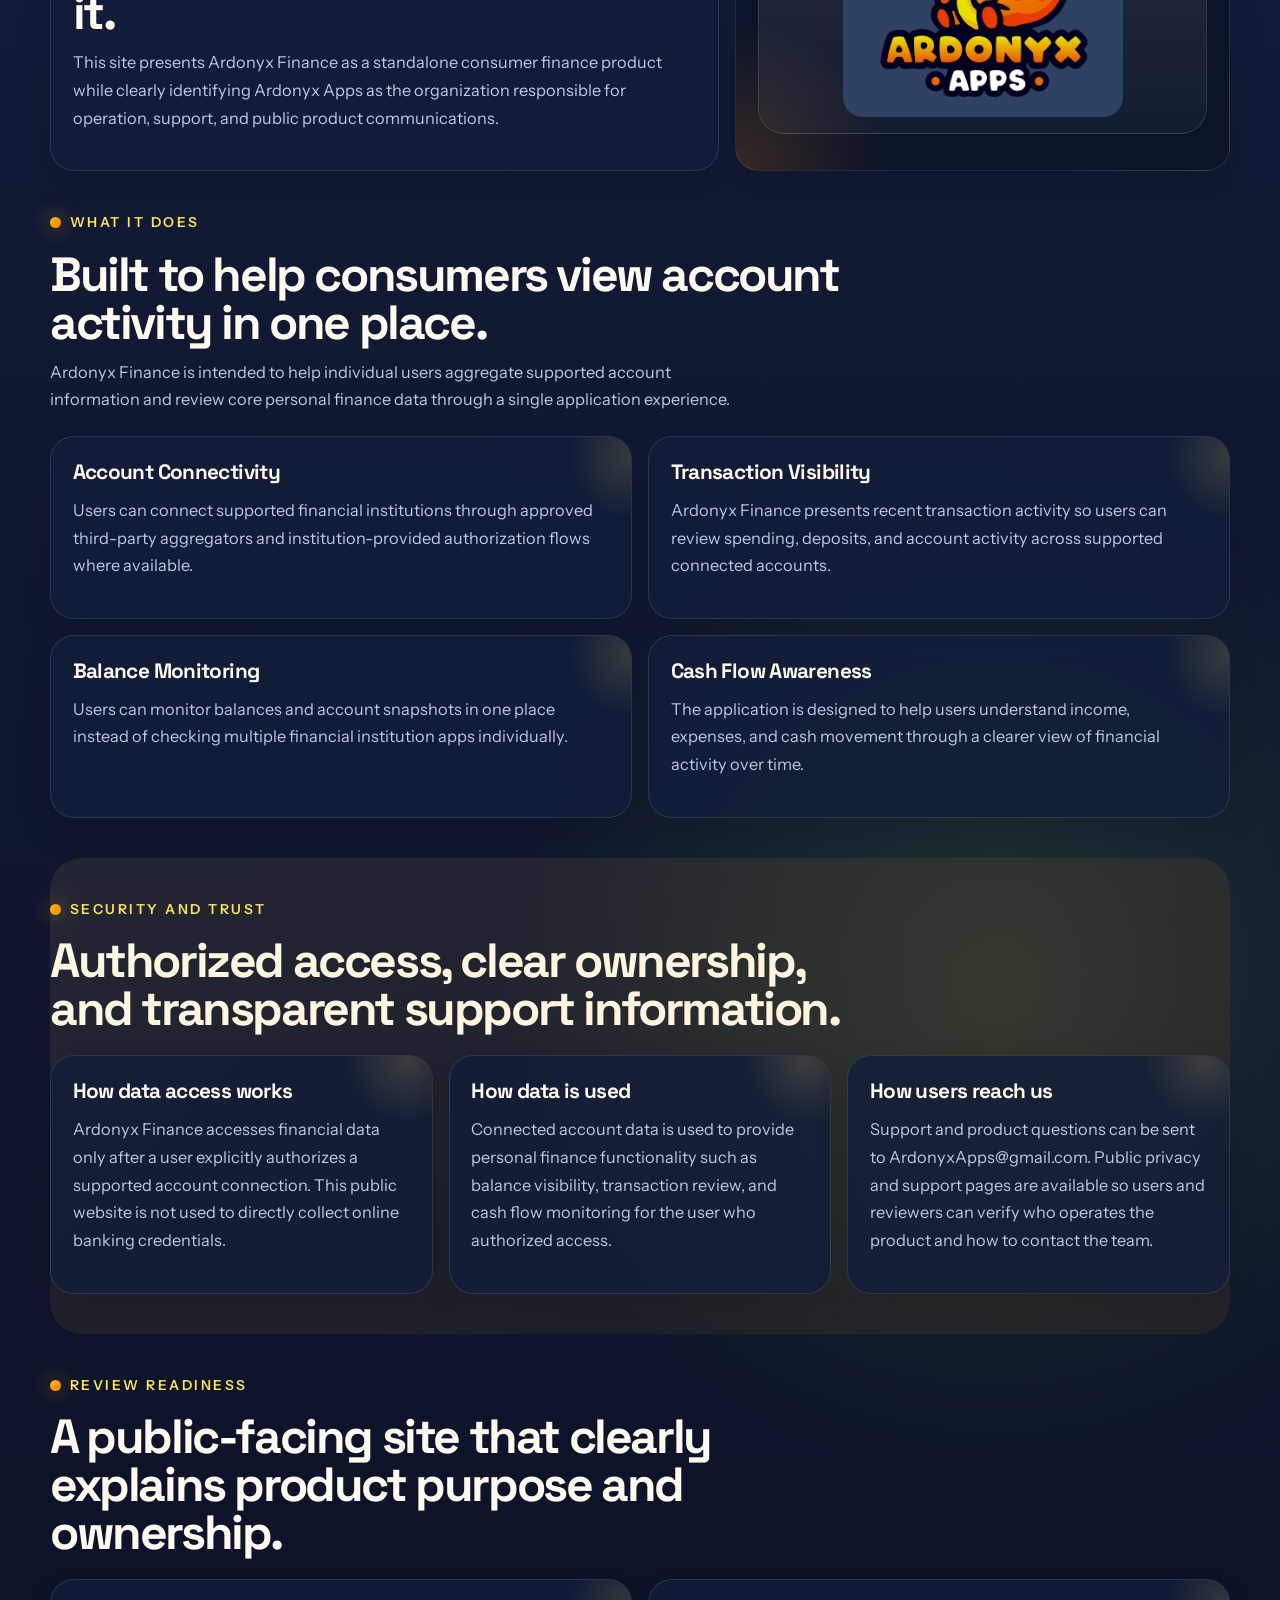
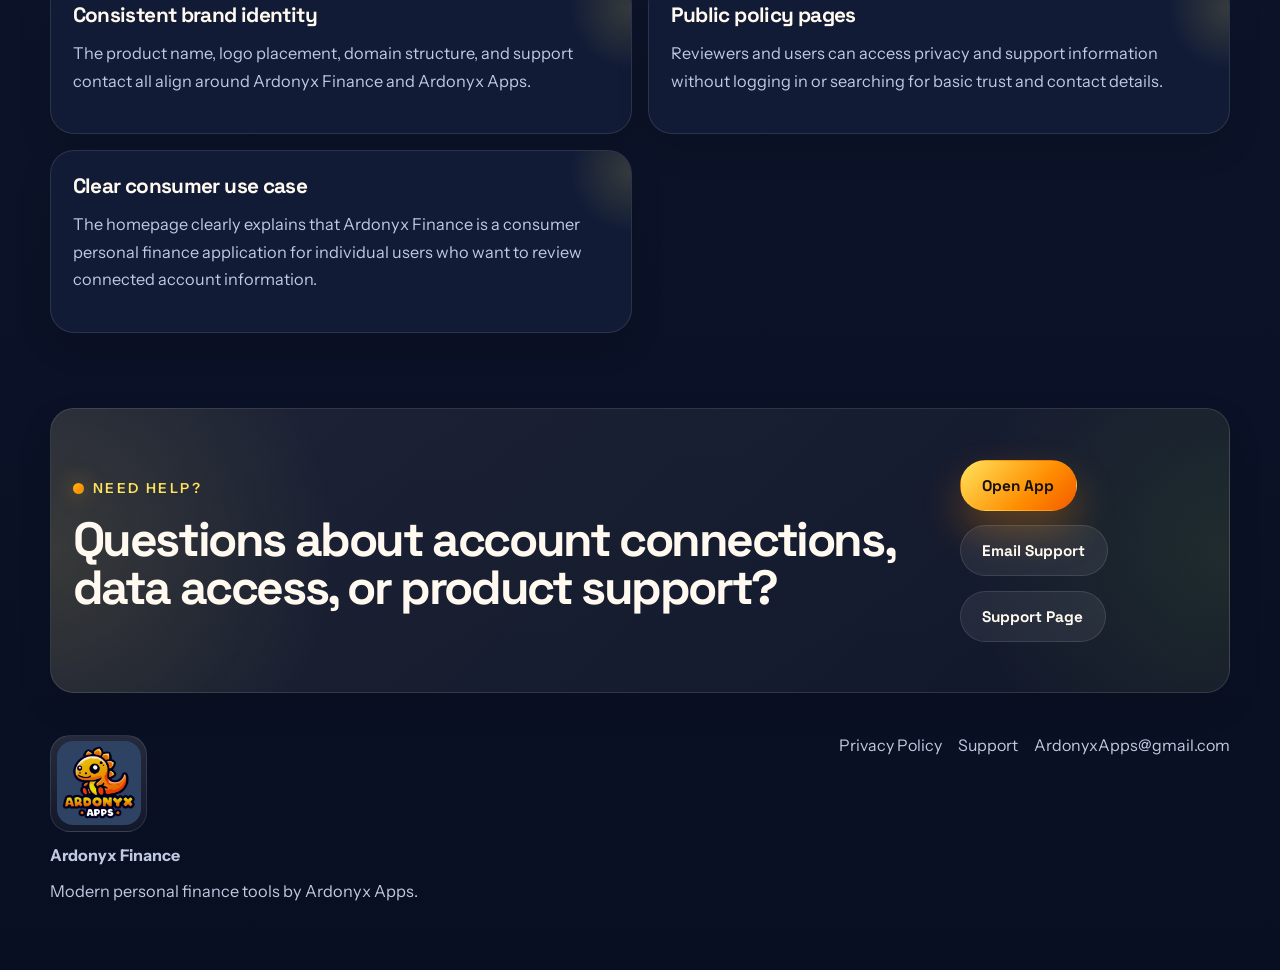
==== commit 0a32fe9e: "General Updates General Updates" ====
--- a/index.html
+++ b/index.html
@@ -49,7 +49,8 @@
           <a href="#features">Features</a>
           <a href="#security">Security</a>
           <a href="privacy.html">Privacy</a>
-          <a href="support.html" class="nav-cta">Support</a>
+          <a href="support.html">Support</a>
+          <a href="app.html" class="nav-cta">Open App</a>
         </nav>
       </header>
 
@@ -64,7 +65,7 @@
               and track spending and cash flow through a single dashboard experience.
             </p>
             <div class="hero-actions">
-              <a class="button button-primary" href="support.html">Contact Support</a>
+              <a class="button button-primary" href="app.html">Open App</a>
               <a class="button button-secondary" href="privacy.html">Read Privacy Policy</a>
             </div>
             <ul class="hero-points" aria-label="Platform highlights">
@@ -252,7 +253,8 @@
             <h2>Questions about account connections, data access, or product support?</h2>
           </div>
           <div class="cta-band-actions">
-            <a class="button button-primary" href="mailto:ArdonyxApps@gmail.com">Email Support</a>
+            <a class="button button-primary" href="app.html">Open App</a>
+            <a class="button button-secondary" href="mailto:ArdonyxApps@gmail.com">Email Support</a>
             <a class="button button-secondary" href="support.html">Support Page</a>
           </div>
         </section>
